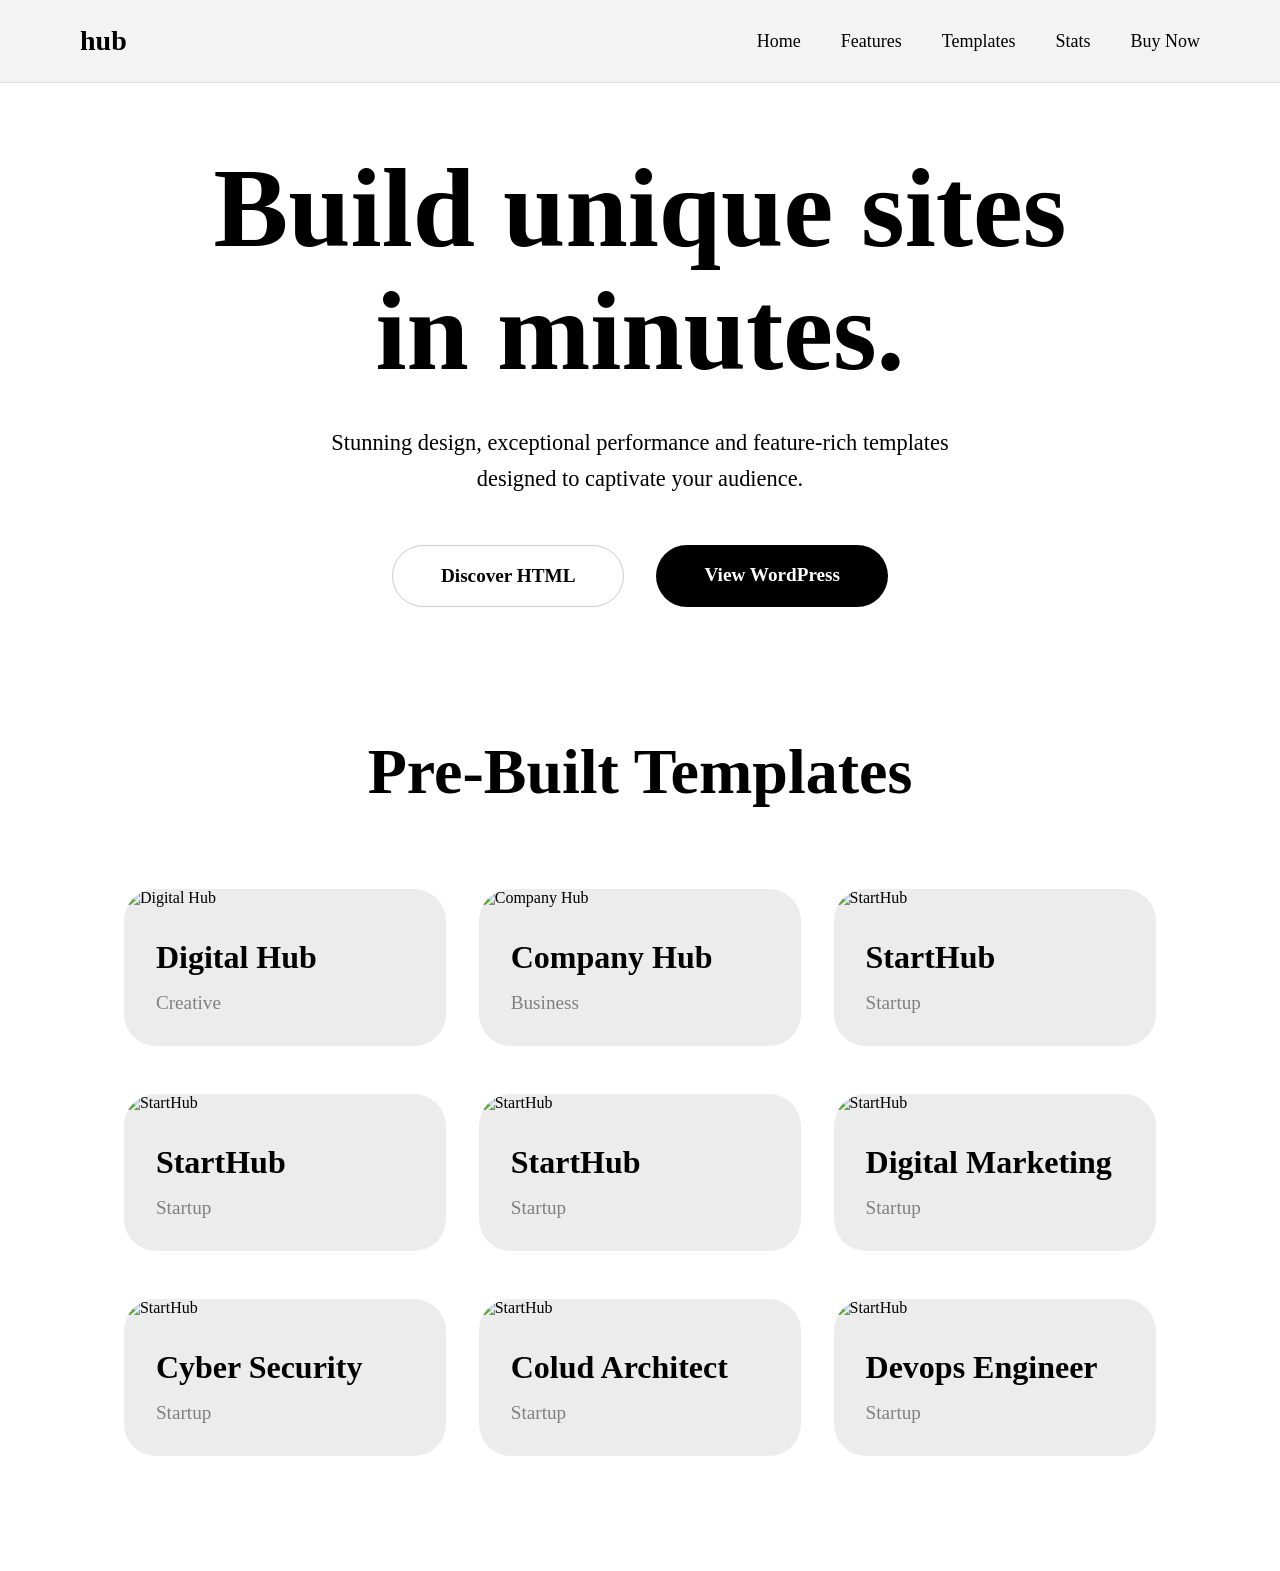
==== index1.html @ 5e8db5ac "Add files via upload" ====
<!DOCTYPE html>
<html lang="en">
<head>
<meta charset="UTF-8" />
<meta name="viewport" content="width=device-width, initial-scale=1.0"/>
<link rel="stylesheet" href="style1.css">
<title>Simple Navbar</title>
</head>
<body>

<!-- Header -->
 <header class="header">

<div class="header__name">hub</div>
<ul class="header__nav__links">
	<li><a href="#">Home</a></li>
	<li><a href="#">Features</a></li>
	<li><a href="#">Templates</a></li>
	<li><a href="#">Stats</a></li>
	<li><a href="#">Buy Now</a></li>
</ul>
</header>

<!-- Main -->
<main class="main">
<h1>Build unique sites <br>in minutes.</h1>
<p>Stunning design, exceptional performance and feature-rich templates designed to captivate your audience.</p>
<section class="main__buttons">
	<a href="#" class="btn btn-outline">Discover HTML</a>
	<a href="#" class="btn btn-gradient">View WordPress</a>
</section>
</main>


<!-- Pre-Built Template -->
<section class="templates">
<h1 class="templates__title">Pre-Built Templates </h1>
<div class="card-container">

        <!-- Image 1 -->
<div class="card">
	<img src="https://tse2.mm.bing.net/th/id/OIP.cWweEQICJEVd6YxB_gdjSwHaEC?rs=1&pid=ImgDetMain&o=7&rm=3" alt="Digital Hub">
<div class="card-content">
	<h2>Digital Hub</h2>
	<p>Creative</p>
</div>
</div>

      <!-- Image 2 -->
<div class="card">
	<img src="https://static.vecteezy.com/system/resources/previews/036/496/647/non_2x/ai-generated-high-rise-business-hub-photo.jpeg" alt="Company Hub">
<div class="card-content">
	<h2>Company Hub</h2>
	<p>Business</p>
</div>
</div>

      <!-- Image 3 -->
<div class="card">
	<img src="https://images.unsplash.com/photo-1516321318423-f06f85e504b3"alt="StartHub">
<div class="card-content">
	<h2>StartHub</h2>
	<p>Startup</p>
</div>
</div>
      <!-- Image 4 -->
<div class="card">
	<img src="https://img.freepik.com/premium-photo/company-logo-design-new-look-logo-preasentation-office-wall_1274623-1422.jpg"alt="StartHub">
<div class="card-content">
	<h2>StartHub</h2>
	<p>Startup</p>
</div>
</div>
      <!-- Image 5 -->
<div class="card">
	<img src="https://img.freepik.com/premium-photo/random-image_590832-9826.jpg"alt="StartHub">
<div class="card-content">
	<h2>StartHub</h2>
	<p>Startup</p>
</div>
</div>
      <!-- Image 6 -->
<div class="card">
	<img src="https://tse1.mm.bing.net/th/id/OIP.FPatVmpfBUc1OzuDCh-OEwHaE8?rs=1&pid=ImgDetMain&o=7&rm=3"alt="StartHub">
<div class="card-content">
	<h2>Digital Marketing</h2>
	<p>Startup</p>
</div>
</div>


      <!-- Image 6 -->
<div class="card">
	<img src="https://tse2.mm.bing.net/th/id/OIP.2TA6qnR_SBMj4nJpb6s3JwHaEK?w=2309&h=1299&rs=1&pid=ImgDetMain&o=7&rm=3"alt="StartHub">
<div class="card-content">
	<h2>Cyber Security</h2>
	<p>Startup</p>
</div>
</div>
      <!-- Image 7 -->
<div class="card">
	<img src="https://www.capitoltechsolutions.com/wp-content/uploads/cloud-architect-services.jpg"alt="StartHub">
<div class="card-content">
	<h2>Colud Architect</h2>
	<p>Startup</p>
</div>
</div>
      <!-- Image 8 -->
<div class="card">
	<img src="https://tse3.mm.bing.net/th/id/OIP.oy8D5CmYxuAQ6AWA-rSFbAHaEK?rs=1&pid=ImgDetMain&o=7&rm=3"alt="StartHub">
<div class="card-content">
	<h2>Devops Engineer</h2>
	<p>Startup</p>
</div>
</div>




</div>
</section>

</body>
</html>
---- style1.css ----
*{
margin: 0;
padding: 0;
box-sizing: border-box;
}

/* Header */
.header{
display: flex;
justify-content: space-between;
align-items: center;
padding: 25px 80px;
background: rgb(243, 243, 243);
border-bottom: 1px solid rgb(221, 221, 221);
}
.header__name{
font-size: 28px;
font-weight: bold;
}
.header__nav__links{
display: flex;
gap: 40px;
list-style: none;
}
.header__nav__links a{
text-decoration: none;
color: black;
font-size: 18px;
transition: color 0.3s ease;
}
.header__nav__links a:hover {
color: rgb(40, 94, 255);
}


/* Main Content */
.main{
width: 100%;

display: flex;
flex-direction: column;
justify-content: center;
align-items: center;
text-align: center;
padding: 5%;
}
.main h1{
font-size: 7em;
line-height: 1.1;
font-weight: 700;
margin-bottom: 2rem;
}
.main p{
width: 60%;
font-size: 1.4rem;
line-height: 1.6;
margin-bottom: 3rem;
}
.main__buttons{
display: flex;
gap: 2rem;
flex-wrap: wrap;
justify-content: center;
}
.btn{
padding: 1em 2.5em;
border-radius: 5rem;
text-decoration: none;
font-size: 1.2rem;
font-weight: 600;
transition: 0.3s ease;
}
.btn-outline{
border: 0.1rem solid #ccc;
background: white;
color: black;
}
.btn-gradient{
background: black;
color: white;
}
.btn:hover{
transform: translateY(-0.5em);
}

/* Pre-Built Template */
.templates{
width: 100%;
min-height: 100vh;
padding: 5% 8%;
}
.templates__title{
text-align: center;
font-size: 5vw;
font-weight: 700;
margin-bottom: 5rem;
}
.card-container{
display: flex;
justify-content: center;
gap:3%;
flex-wrap: wrap;
}
.card{
width: 30%;
background: rgb(236, 236, 236);
border-radius: 2rem;
overflow: hidden;
transition: 0.3s ease;
margin-bottom: 3rem;
}
.card:hover{
transform: translateY(-100vh);
}
.card img{
width: 100%;
height: 35vh;
}
.card-content{
padding: 2rem;
}
.card-content h2{
font-size: 2rem;
margin-bottom: 1rem;
}
.card-content p{	
font-size: 1.2rem;
color: gray;
}


/* ------------Media Query-------------  */

@media (max-width: 1100px) {
.header {
padding: 2% 5%;
}
.main h1 {
font-size: 5em;
}
.main p {
width: 75%;     
}
.card {
width: 45%;
}
}
@media (max-width: 900px) {
.header {
flex-direction: column;
gap: 1.5rem;
padding: 3% 5%;
}
.header__nav__links {
gap: 1.5rem;
flex-wrap: wrap;
justify-content: center;
}
.main h1 {
font-size: 4em;
}
.main p {
width: 90%;
font-size: 1.2rem;
}
.templates__title {
font-size: 8vw;
}
.card {
width: 48%;
}
}
@media (max-width: 600px) {
.header {
padding: 4% 5%;
}
.header__name {
font-size: 2rem;
}
.header__nav__links {
flex-direction: column;
align-items: center;
gap: 1rem;
}
.header__nav__links a {
font-size: 1.2rem;
}
.main {
padding: 10% 5%;
}
.main h1 {
font-size: 3em;
}
.main p {
width: 100%;
font-size: 1.2rem;
}
.main__buttons {
flex-direction: column;
width: 100%;
}
.btn {
width: 100%;
text-align: center;
}
.templates__title {
font-size: 3em;
} 
.card-container {
gap: 2rem;
}
.card {
width: 100%;
}
.card-content h2 {
font-size: 1.5rem;
}
.card-content p {   
font-size: 1rem;
}
}
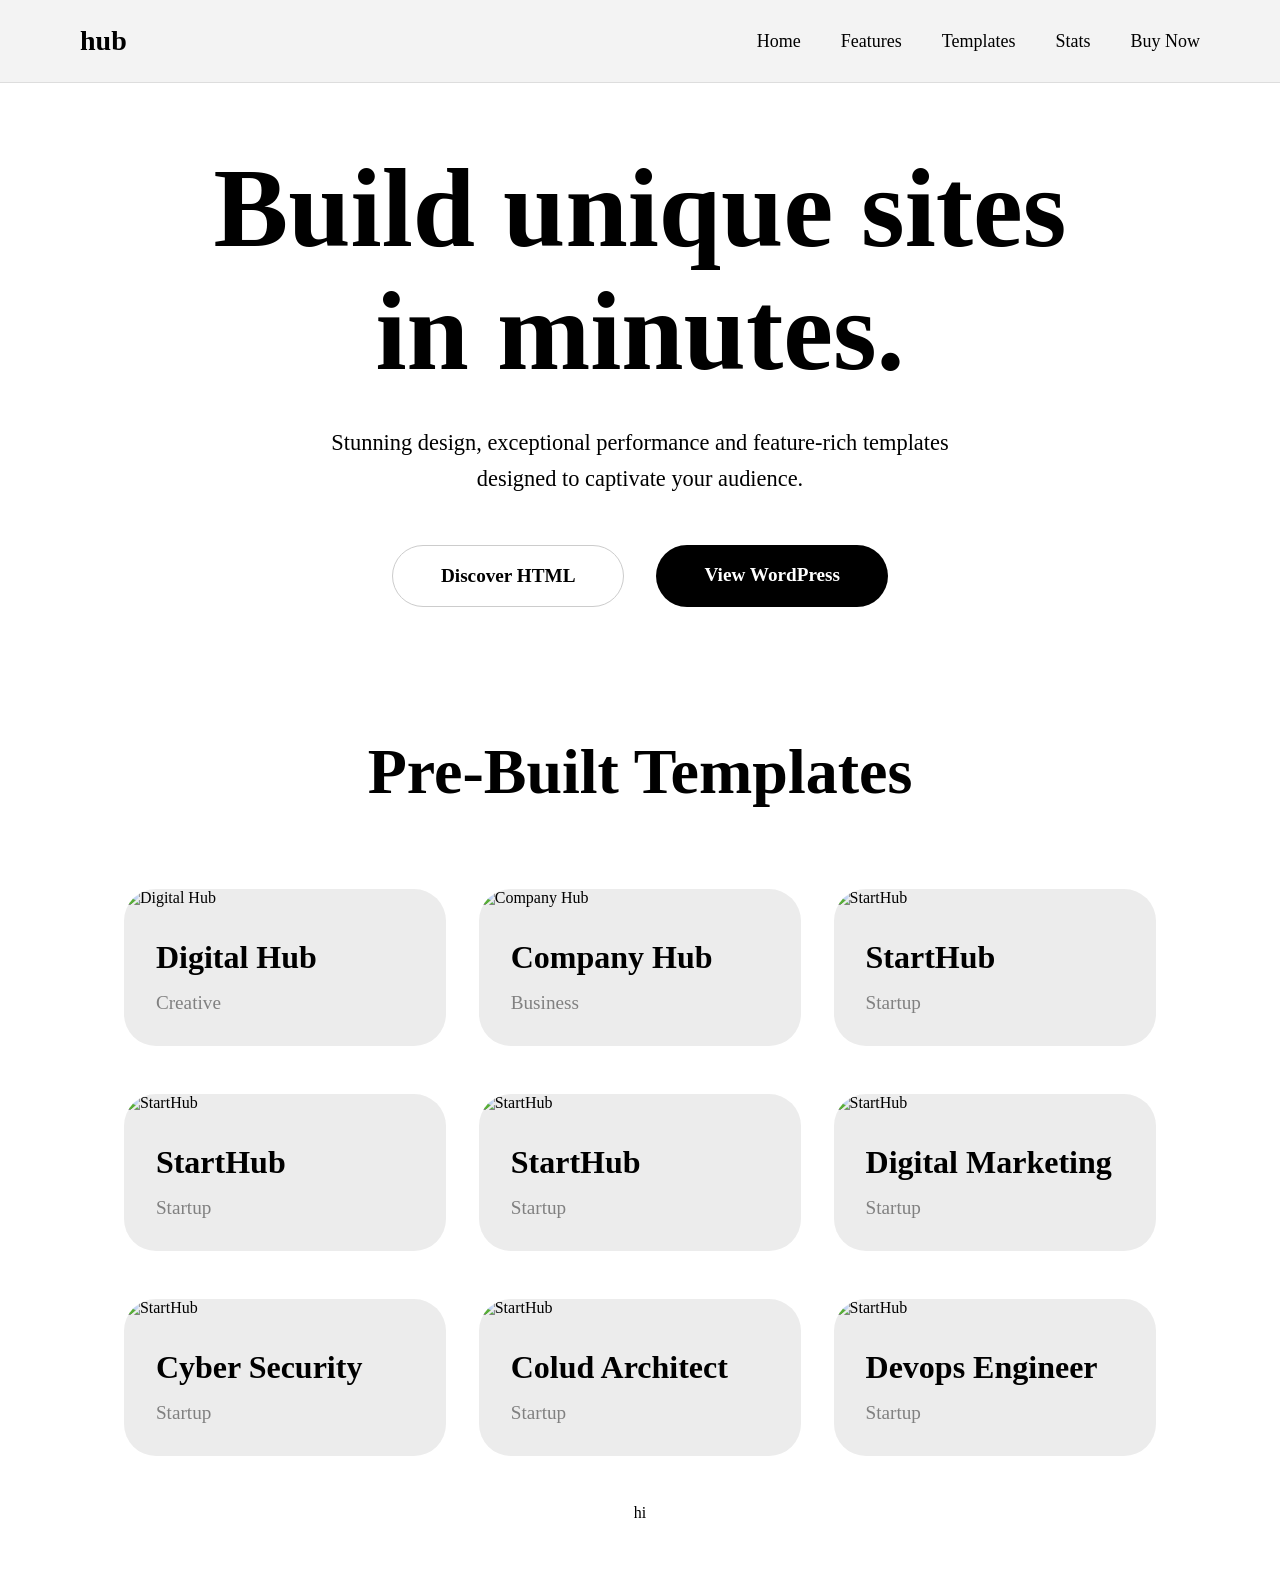
==== commit 74c0f8b1: "To modify the file" ====
--- a/index1.html
+++ b/index1.html
@@ -1,5 +1,5 @@
 <!DOCTYPE html>
-<html lang="en">
+<html lang="en"> 
 <head>
 <meta charset="UTF-8" />
 <meta name="viewport" content="width=device-width, initial-scale=1.0"/>
@@ -116,7 +116,7 @@
 
 
 
-
+hi
 </div>
 </section>
 
